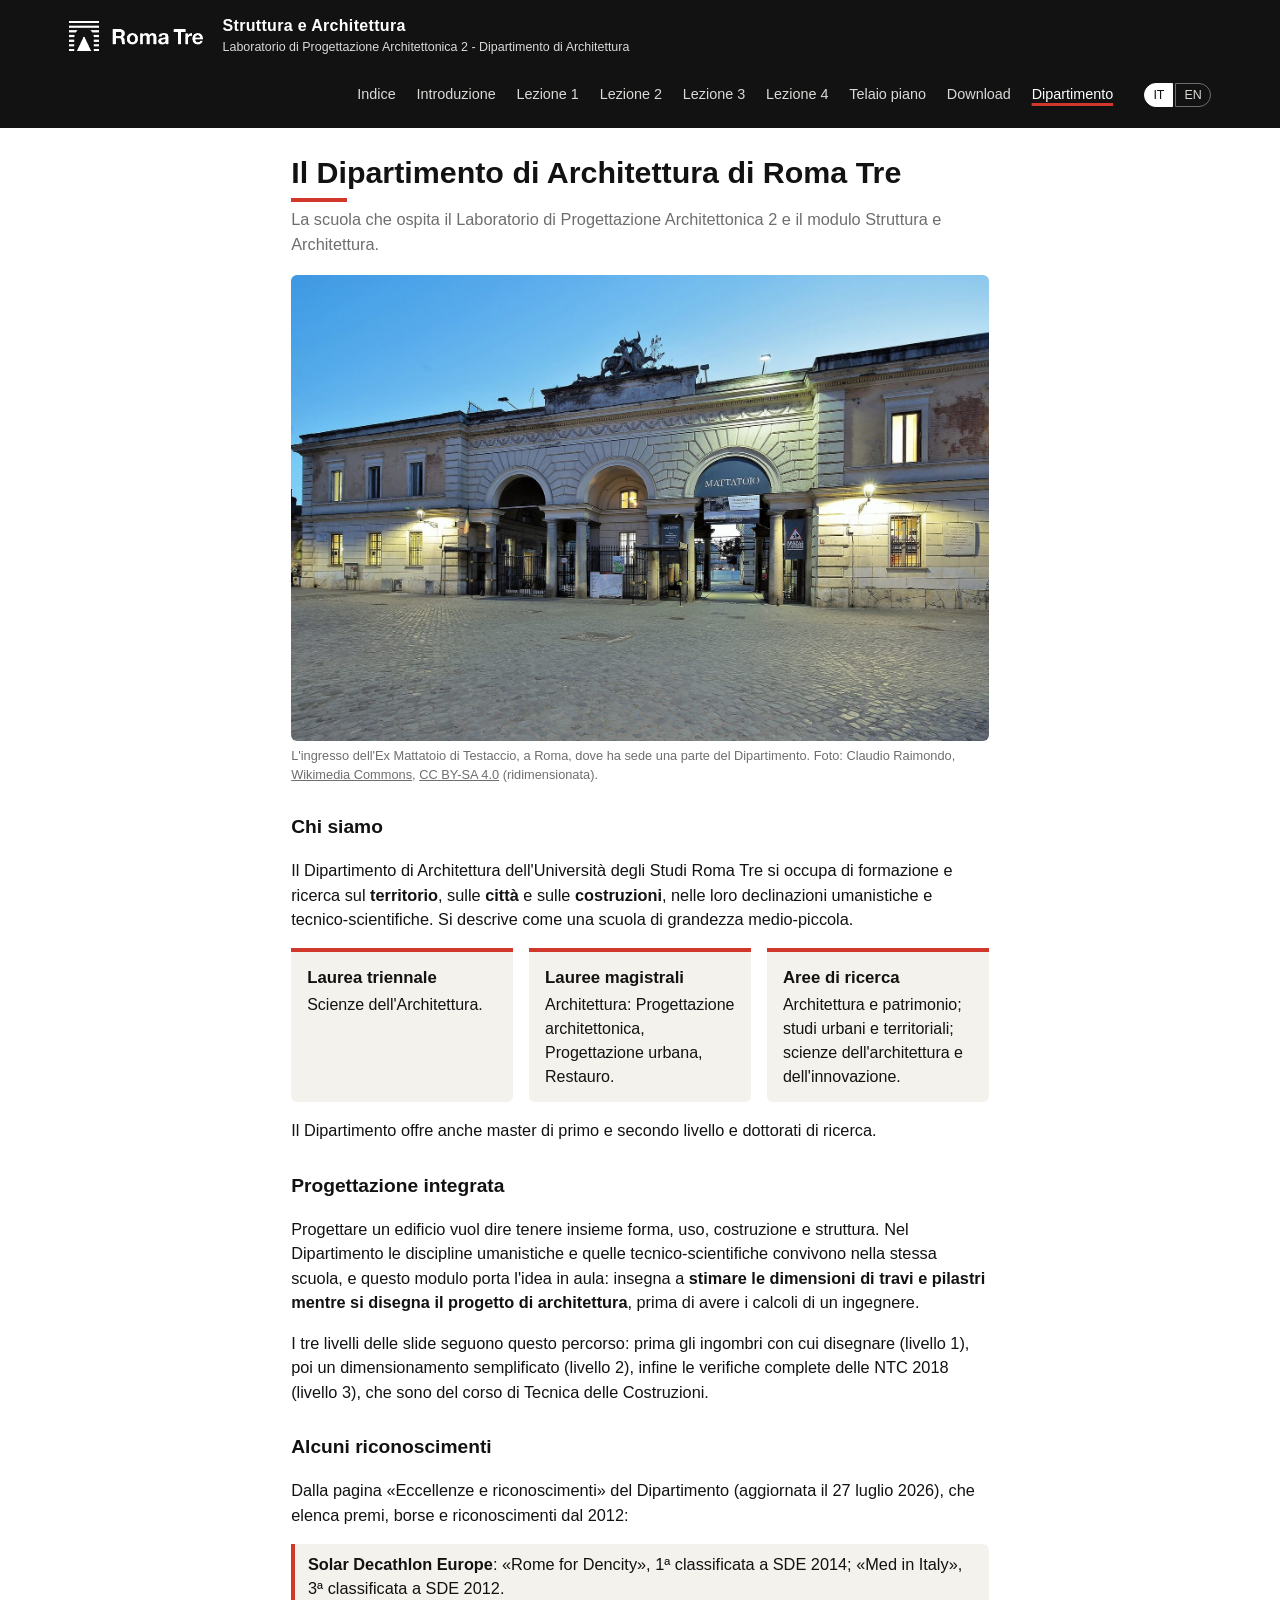
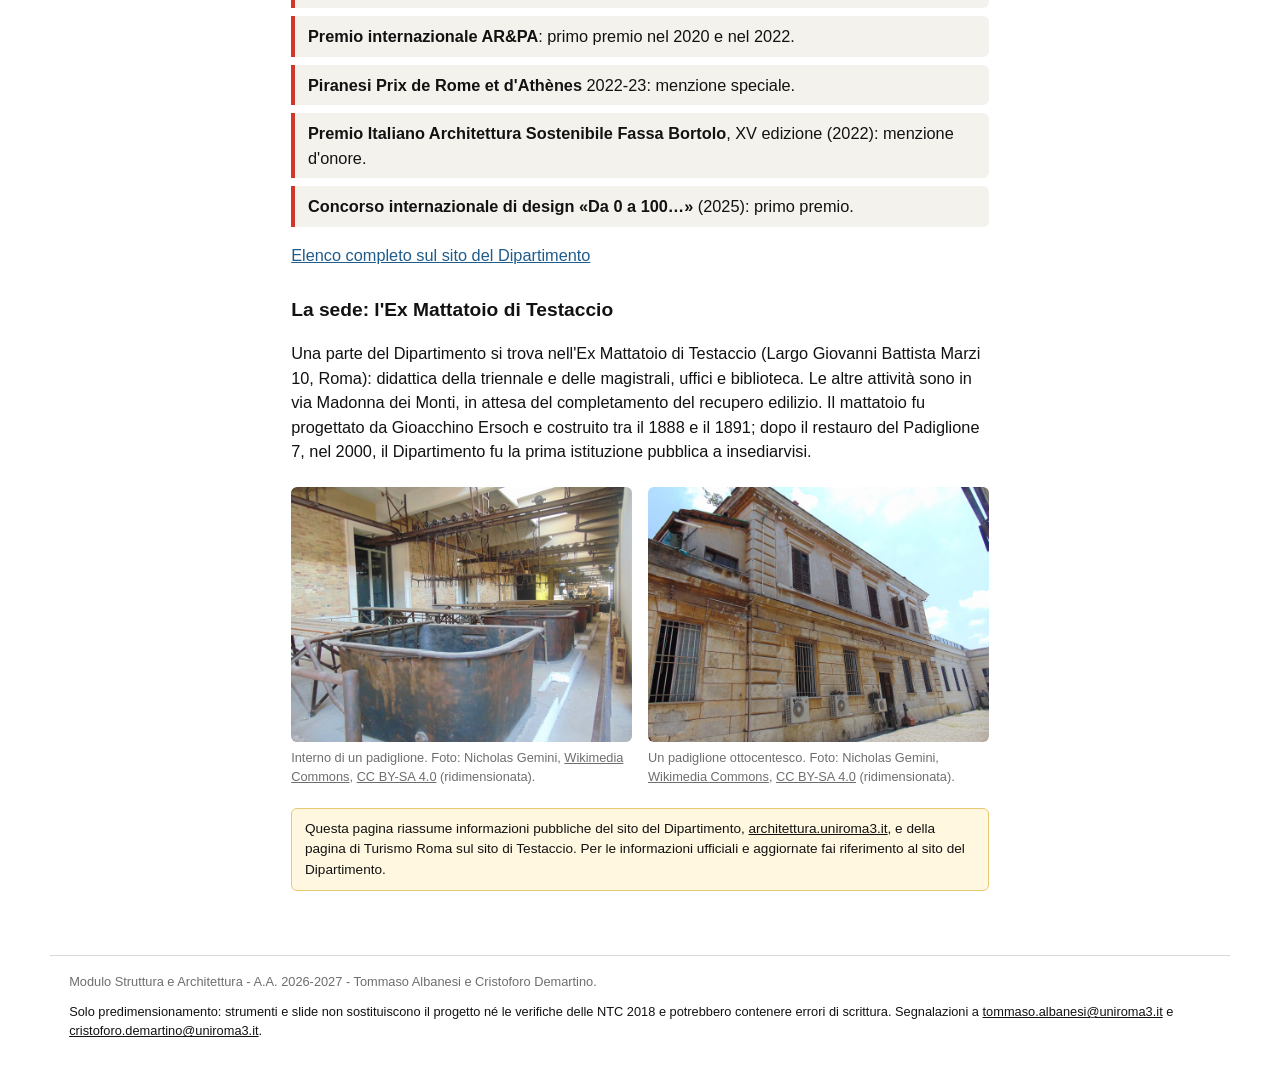
==== dipartimento.html @ 6982e9a4 "Syllabus tolto dal sito (#14) Tolta la scheda e il PDF del syllabus dal sito; README e dizionario in" ====
<!doctype html>
<html lang="it">
<head>
<meta charset="utf-8">
<meta name="viewport" content="width=device-width, initial-scale=1, viewport-fit=cover">
<meta name="theme-color" content="#121212">
<title data-en="Department of Architecture | Structure and Architecture">Dipartimento di Architettura | Struttura e Architettura</title>
<meta name="description" content="Il Dipartimento di Architettura di Roma Tre, sede del Laboratorio di Progettazione Architettonica 2: chi siamo, corsi, riconoscimenti, sede.">
<link rel="stylesheet" href="assets/css/style.css?v=20261118">
<style>
 .intro{max-width:46rem}
 .intro p,.intro li{font-size:1.02rem}
 .intro h2{margin-top:1.8rem}
 .intro figure{margin:1.2rem 0}
 .intro figure img{width:100%;height:auto;display:block;border-radius:var(--raggio);background:var(--carta)}
 .intro figcaption{font-size:.8rem;color:var(--grigio);margin-top:.35rem}
 .intro figcaption a{color:inherit}
 .idee{display:grid;grid-template-columns:repeat(auto-fit,minmax(220px,1fr));gap:1rem;margin:1rem 0}
 .idee div{background:var(--carta);border-top:4px solid var(--rosso);padding:.8rem 1rem;border-radius:0 0 6px 6px}
 .idee b{display:block;font-size:1.05rem;margin-bottom:.2rem}
 .premi{list-style:none;padding:0;margin:.6rem 0}
 .premi li{border-left:4px solid var(--rosso);background:var(--carta);padding:.5rem .8rem;margin:.5rem 0;border-radius:0 6px 6px 0}
 .premi b{font-variant-numeric:tabular-nums}
 .coppia{display:grid;grid-template-columns:repeat(auto-fit,minmax(240px,1fr));gap:1rem}
 .coppia figure{margin:.4rem 0}
</style>
</head>
<body>
<header class="sito"><div class="in">
  <a href="index.html"><img src="assets/img/logo_romatre_bianco.png" alt="Roma Tre"></a>
  <div class="titolo">Struttura e Architettura<small>Laboratorio di Progettazione Architettonica 2 - Dipartimento di Architettura</small></div>
  <nav aria-label="Navigazione"><a href="index.html">Indice</a><a href="introduzione.html">Introduzione</a><a href="lezione1.html">Lezione 1</a><a href="lezione2.html">Lezione 2</a><a href="lezione3.html">Lezione 3</a><a href="lezione4.html">Lezione 4</a><a href="telaio.html">Telaio piano</a><a href="index.html#download">Download</a><a href="dipartimento.html" aria-current="page">Dipartimento</a></nav>
</div></header>

<main class="intro">
<h1 data-en="The Department of Architecture of Roma Tre">Il Dipartimento di Architettura di Roma Tre</h1>
<p class="sotto" data-en="The school that hosts the Architectural Design Studio 2 and the Structure and Architecture module.">La scuola che ospita il Laboratorio di Progettazione Architettonica 2 e il modulo Struttura e Architettura.</p>

<figure>
  <img src="assets/img/mattatoio_ingresso.jpg" width="1600" height="1067" alt="L'ingresso dell'Ex Mattatoio di Testaccio, a Roma, al crepuscolo">
  <figcaption data-en="The entrance of the former Testaccio slaughterhouse in Rome, where part of the Department is housed. Photo: Claudio Raimondo, <a href='https://commons.wikimedia.org/wiki/File:Mattatoio_facciata.jpg' rel='noopener'>Wikimedia Commons</a>, <a href='https://creativecommons.org/licenses/by-sa/4.0/' rel='noopener'>CC BY-SA 4.0</a> (resized).">L'ingresso dell'Ex Mattatoio di Testaccio, a Roma, dove ha sede una parte del Dipartimento. Foto: Claudio Raimondo, <a href="https://commons.wikimedia.org/wiki/File:Mattatoio_facciata.jpg" rel="noopener">Wikimedia Commons</a>, <a href="https://creativecommons.org/licenses/by-sa/4.0/" rel="noopener">CC BY-SA 4.0</a> (ridimensionata).</figcaption>
</figure>

<h2 data-en="Who we are">Chi siamo</h2>
<p data-en="The Department of Architecture of Roma Tre University works in teaching and research on the <b>territory</b>, the <b>cities</b> and the <b>buildings</b>, in both their humanistic and their technical-scientific sides. It describes itself as a school of small-to-medium size.">Il Dipartimento di Architettura dell'Università degli Studi Roma Tre si occupa di formazione e ricerca sul <b>territorio</b>, sulle <b>città</b> e sulle <b>costruzioni</b>, nelle loro declinazioni umanistiche e tecnico-scientifiche. Si descrive come una scuola di grandezza medio-piccola.</p>
<div class="idee">
  <div><b data-en="Bachelor's degree">Laurea triennale</b><span data-en="Architecture Sciences (Scienze dell'Architettura).">Scienze dell'Architettura.</span></div>
  <div><b data-en="Master's degrees">Lauree magistrali</b><span data-en="Architecture: Architectural Design, Urban Design, Restoration.">Architettura: Progettazione architettonica, Progettazione urbana, Restauro.</span></div>
  <div><b data-en="Research areas">Aree di ricerca</b><span data-en="Architecture and heritage; urban and territorial studies; architecture sciences and innovation.">Architettura e patrimonio; studi urbani e territoriali; scienze dell'architettura e dell'innovazione.</span></div>
</div>
<p data-en="The Department also runs first- and second-level Master's programmes and doctoral programmes.">Il Dipartimento offre anche master di primo e secondo livello e dottorati di ricerca.</p>

<h2 data-en="Integrated design">Progettazione integrata</h2>
<p data-en="Designing a building means keeping together form, use, construction and structure. In the Department, humanistic and technical-scientific disciplines live in the same school, and this module brings the idea into the studio: it teaches how to <b>estimate the size of beams and columns while the architectural project is being drawn</b>, before an engineer's calculations are available.">Progettare un edificio vuol dire tenere insieme forma, uso, costruzione e struttura. Nel Dipartimento le discipline umanistiche e quelle tecnico-scientifiche convivono nella stessa scuola, e questo modulo porta l'idea in aula: insegna a <b>stimare le dimensioni di travi e pilastri mentre si disegna il progetto di architettura</b>, prima di avere i calcoli di un ingegnere.</p>
<p data-en="The three levels of the slides follow this path: first the overall sizes to draw with (level 1), then a simplified sizing (level 2), finally the full checks of the NTC 2018 (level 3), which belong to the Structural Design course.">I tre livelli delle slide seguono questo percorso: prima gli ingombri con cui disegnare (livello 1), poi un dimensionamento semplificato (livello 2), infine le verifiche complete delle NTC 2018 (livello 3), che sono del corso di Tecnica delle Costruzioni.</p>

<h2 data-en="Some recognitions">Alcuni riconoscimenti</h2>
<p data-en="From the page «Excellence and recognitions» of the Department (updated 27 July 2026), which lists prizes, grants and awards from 2012 on:">Dalla pagina «Eccellenze e riconoscimenti» del Dipartimento (aggiornata il 27 luglio 2026), che elenca premi, borse e riconoscimenti dal 2012:</p>
<ul class="premi">
  <li data-en="<b>Solar Decathlon Europe</b>: «Rome for Dencity», 1st place at SDE 2014; «Med in Italy», 3rd place at SDE 2012."><b>Solar Decathlon Europe</b>: «Rome for Dencity», 1ª classificata a SDE 2014; «Med in Italy», 3ª classificata a SDE 2012.</li>
  <li data-en="<b>AR&amp;PA International Prize</b>: first prize in 2020 and in 2022."><b>Premio internazionale AR&amp;PA</b>: primo premio nel 2020 e nel 2022.</li>
  <li data-en="<b>Piranesi Prix de Rome et d'Athènes</b> 2022-23: special mention."><b>Piranesi Prix de Rome et d'Athènes</b> 2022-23: menzione speciale.</li>
  <li data-en="<b>Fassa Bortolo Italian Sustainable Architecture Prize</b>, 15th edition (2022): honourable mention."><b>Premio Italiano Architettura Sostenibile Fassa Bortolo</b>, XV edizione (2022): menzione d'onore.</li>
  <li data-en="<b>International design competition «Da 0 a 100…»</b> (2025): first prize."><b>Concorso internazionale di design «Da 0 a 100…»</b> (2025): primo premio.</li>
</ul>
<p><a href="https://architettura.uniroma3.it/dipartimento/eccellenze-riconoscimenti/" rel="noopener" data-en="Full list on the Department's website">Elenco completo sul sito del Dipartimento</a></p>

<h2 data-en="The seat: the former Testaccio slaughterhouse">La sede: l'Ex Mattatoio di Testaccio</h2>
<p data-en="Part of the Department is housed in the former slaughterhouse of Testaccio (Largo Giovanni Battista Marzi 10, Rome): bachelor's and master's teaching, offices and the library. The other activities are in via Madonna dei Monti, waiting for the restoration works to be completed. The slaughterhouse was designed by Gioacchino Ersoch and built between 1888 and 1891; after the restoration of Pavilion 7 in 2000 the Department was the first public institution to move in.">Una parte del Dipartimento si trova nell'Ex Mattatoio di Testaccio (Largo Giovanni Battista Marzi 10, Roma): didattica della triennale e delle magistrali, uffici e biblioteca. Le altre attività sono in via Madonna dei Monti, in attesa del completamento del recupero edilizio. Il mattatoio fu progettato da Gioacchino Ersoch e costruito tra il 1888 e il 1891; dopo il restauro del Padiglione 7, nel 2000, il Dipartimento fu la prima istituzione pubblica a insediarvisi.</p>
<div class="coppia">
  <figure>
    <img src="assets/img/mattatoio_interno.jpg" width="1600" height="1200" alt="Interno di un padiglione dell'Ex Mattatoio, con vasche in ferro e carriponte" loading="lazy">
    <figcaption data-en="Inside a pavilion. Photo: Nicholas Gemini, <a href='https://commons.wikimedia.org/wiki/File:Mattatoio_Testaccio_(Rome)_01.jpg' rel='noopener'>Wikimedia Commons</a>, <a href='https://creativecommons.org/licenses/by-sa/4.0/' rel='noopener'>CC BY-SA 4.0</a> (resized).">Interno di un padiglione. Foto: Nicholas Gemini, <a href="https://commons.wikimedia.org/wiki/File:Mattatoio_Testaccio_(Rome)_01.jpg" rel="noopener">Wikimedia Commons</a>, <a href="https://creativecommons.org/licenses/by-sa/4.0/" rel="noopener">CC BY-SA 4.0</a> (ridimensionata).</figcaption>
  </figure>
  <figure>
    <img src="assets/img/mattatoio_padiglione.jpg" width="1600" height="1200" alt="Facciata di un padiglione ottocentesco dell'Ex Mattatoio" loading="lazy">
    <figcaption data-en="A nineteenth-century pavilion. Photo: Nicholas Gemini, <a href='https://commons.wikimedia.org/wiki/File:Mattatoio_Testaccio_(Rome)_14.jpg' rel='noopener'>Wikimedia Commons</a>, <a href='https://creativecommons.org/licenses/by-sa/4.0/' rel='noopener'>CC BY-SA 4.0</a> (resized).">Un padiglione ottocentesco. Foto: Nicholas Gemini, <a href="https://commons.wikimedia.org/wiki/File:Mattatoio_Testaccio_(Rome)_14.jpg" rel="noopener">Wikimedia Commons</a>, <a href="https://creativecommons.org/licenses/by-sa/4.0/" rel="noopener">CC BY-SA 4.0</a> (ridimensionata).</figcaption>
  </figure>
</div>

<div class="avviso" data-en="This page summarises public information from the website of the Department, <a href='https://architettura.uniroma3.it/' rel='noopener'>architettura.uniroma3.it</a>, and from the Turismo Roma page on the Testaccio site. For official and up-to-date information refer to the Department's website.">Questa pagina riassume informazioni pubbliche del sito del Dipartimento, <a href="https://architettura.uniroma3.it/" rel="noopener">architettura.uniroma3.it</a>, e della pagina di Turismo Roma sul sito di Testaccio. Per le informazioni ufficiali e aggiornate fai riferimento al sito del Dipartimento.</div>
</main>
<footer class="sito">Modulo Struttura e Architettura - A.A. 2026-2027 - Tommaso Albanesi e Cristoforo Demartino.<p class="disclaimer" data-en="Preliminary sizing only: the tools and the slides do not replace the design or the checks of the NTC 2018, and may contain typing errors. Please report them to <a href='mailto:tommaso.albanesi@uniroma3.it'>tommaso.albanesi@uniroma3.it</a> and <a href='mailto:cristoforo.demartino@uniroma3.it'>cristoforo.demartino@uniroma3.it</a>.">Solo predimensionamento: strumenti e slide non sostituiscono il progetto né le verifiche delle NTC 2018 e potrebbero contenere errori di scrittura. Segnalazioni a <a href="mailto:tommaso.albanesi@uniroma3.it">tommaso.albanesi@uniroma3.it</a> e <a href="mailto:cristoforo.demartino@uniroma3.it">cristoforo.demartino@uniroma3.it</a>.</p></footer>
<script src="assets/js/i18n-en.js?v=20261118"></script>
<script src="assets/js/i18n.js?v=20261118"></script>
</body>
</html>
---- assets/css/style.css ----
/* Modulo Struttura e Architettura - stile condiviso degli strumenti HTML.
   Nessuna dipendenza esterna: funziona su GitHub Pages e da file locale. */
:root{
  --nero:#121212; --rosso:#d1382b; --blu:#1f5c8b; --grigio:#6e6e6e;
  --grigio-chiaro:#d9d9d6; --carta:#f4f2ed; --bianco:#fff; --ok:#2d7d46;
  --raggio:6px; --max:1180px;
}
*{box-sizing:border-box}
html{font-size:16px}
body{margin:0;font-family:"Helvetica Neue",Helvetica,Arial,sans-serif;color:var(--nero);background:var(--bianco);line-height:1.5}
a{color:var(--blu)}
header.sito{background:var(--nero);color:var(--bianco)}
header.sito .in{max-width:var(--max);margin:0 auto;padding:.9rem 1.2rem;display:flex;align-items:center;gap:1.2rem;flex-wrap:wrap}
header.sito img{height:30px;display:block}
header.sito .titolo{font-weight:700;letter-spacing:.02em}
header.sito .titolo small{display:block;font-weight:400;color:var(--grigio-chiaro);font-size:.78rem;letter-spacing:0}
header.sito nav{margin-left:auto;display:flex;gap:1rem;flex-wrap:wrap;font-size:.9rem}
header.sito nav a{color:var(--grigio-chiaro);text-decoration:none}
header.sito nav a:hover,header.sito nav a[aria-current]{color:var(--bianco);text-decoration:underline;text-decoration-color:var(--rosso);text-underline-offset:4px}
main{max-width:var(--max);margin:0 auto;padding:1.4rem 1.2rem 3rem}
h1{font-size:1.9rem;line-height:1.2;margin:.2rem 0 .3rem}
h1+.sotto{color:var(--grigio);margin:0 0 1.2rem}
h1::after{content:"";display:block;width:56px;height:4px;background:var(--rosso);margin-top:.5rem}
h2{font-size:1.2rem;margin:1.6rem 0 .6rem}
h3{font-size:1rem;margin:1rem 0 .4rem}
.griglia{display:grid;gap:1.2rem}
.due{grid-template-columns:minmax(280px,380px) 1fr}
@media (max-width:860px){.due{grid-template-columns:1fr}}
.pannello{background:var(--carta);border-left:4px solid var(--rosso);padding:1rem 1.1rem;border-radius:0 var(--raggio) var(--raggio) 0}
.pannello.neutro{background:var(--bianco);border:1px solid var(--grigio-chiaro);border-left:4px solid var(--nero)}
.campo{display:grid;grid-template-columns:1fr auto;align-items:center;gap:.2rem .6rem;margin:.55rem 0}
.campo label{font-size:.9rem}
.campo output,.campo .val{font-variant-numeric:tabular-nums;font-weight:700;min-width:4.6em;text-align:right}
.campo input[type=range]{grid-column:1/-1;width:100%;accent-color:var(--rosso)}
.campo input[type=number],.campo select{grid-column:2;width:7.5em;padding:.25rem .4rem;border:1px solid var(--grigio);border-radius:4px;font:inherit}
.campo select{width:100%;grid-column:1/-1}
.unita{color:var(--grigio);font-weight:400;font-size:.85em}
table{border-collapse:collapse;width:100%;font-size:.88rem;font-variant-numeric:tabular-nums}
th,td{padding:.35rem .55rem;border-bottom:1px solid var(--grigio-chiaro);text-align:right}
th:first-child,td:first-child{text-align:left}
th{font-size:.82rem;color:var(--grigio);border-bottom:2px solid var(--nero)}                    /* niente maiuscolo: kN, mm, b e h, μ restano leggibili */
.scroll{overflow-x:auto}
.ris{font-size:1.05rem}
.ris b{color:var(--rosso)}
.ok{color:var(--ok);font-weight:700}
.ko{color:var(--rosso);font-weight:700}
.nota{font-size:.82rem;color:var(--grigio);margin:.5rem 0}
.passi{counter-reset:p;list-style:none;padding:0;margin:0}
.passi li{counter-increment:p;padding:.5rem 0 .5rem 2.2rem;position:relative;border-bottom:1px solid var(--grigio-chiaro)}
.passi li::before{content:counter(p);position:absolute;left:0;top:.5rem;width:1.5rem;height:1.5rem;border-radius:50%;background:var(--nero);color:#fff;font-size:.8rem;display:grid;place-items:center;font-weight:700}
.formula{font-family:"STIX Two Text","Times New Roman",serif;font-style:italic}
.cards{display:grid;grid-template-columns:repeat(auto-fit,minmax(250px,1fr));gap:1rem}
.card{display:block;background:var(--carta);border-top:4px solid var(--nero);padding:1rem 1.1rem;text-decoration:none;color:inherit;border-radius:0 0 var(--raggio) var(--raggio)}
.card:hover{border-top-color:var(--rosso);background:#ece9e1}
.card .n{font-size:.78rem;font-weight:700;color:var(--rosso);letter-spacing:.06em;text-transform:uppercase}
.card h2{margin:.2rem 0 .3rem;font-size:1.15rem}
.card p{margin:0;font-size:.9rem;color:#333}
.pillole{display:flex;gap:.4rem;flex-wrap:wrap;margin:.4rem 0}
.pillole button,.pillole label{border:1px solid var(--grigio);background:#fff;border-radius:99px;padding:.25rem .8rem;font:inherit;font-size:.85rem;cursor:pointer}
.pillole button[aria-pressed=true]{background:var(--nero);color:#fff;border-color:var(--nero)}
svg.fig{width:100%;height:auto;display:block;background:var(--bianco);border:1px solid var(--grigio-chiaro);border-radius:var(--raggio)}
svg text{font-family:inherit}
footer.sito{max-width:var(--max);margin:0 auto;padding:1rem 1.2rem 2rem;color:var(--grigio);font-size:.8rem;border-top:1px solid var(--grigio-chiaro)}
.avviso{background:#fff7e0;border:1px solid #e6c970;border-radius:var(--raggio);padding:.6rem .8rem;font-size:.85rem;margin:1rem 0}
:focus-visible{outline:3px solid var(--blu);outline-offset:2px}
/* selettore di lingua */
.lang{display:flex;gap:2px;margin-left:.6rem}
.lang button{border:1px solid var(--grigio);background:transparent;color:var(--grigio-chiaro);font:inherit;font-size:.78rem;padding:.1rem .5rem;cursor:pointer}
.lang button:first-child{border-radius:99px 0 0 99px}.lang button:last-child{border-radius:0 99px 99px 0}
.lang button[aria-pressed=true]{background:var(--bianco);color:var(--nero);border-color:var(--bianco)}
/* etichetta di livello (predimensionamento / dimensionamento / verifica) */
.liv{display:inline-block;background:var(--rosso);color:#fff;font-size:.68rem;font-weight:700;letter-spacing:.04em;padding:.1rem .45rem;margin-right:.4rem;vertical-align:middle}

/* ---------- telefono e tablet (iPhone compreso) ---------- */
html{-webkit-text-size-adjust:100%;text-size-adjust:100%}
body{padding-left:env(safe-area-inset-left);padding-right:env(safe-area-inset-right);overflow-wrap:break-word}
header.sito{padding-top:env(safe-area-inset-top)}
footer.sito{padding-bottom:calc(2rem + env(safe-area-inset-bottom))}
footer.sito .disclaimer{margin:.7rem 0 0;color:var(--nero)}
footer.sito .disclaimer a,.avviso a{color:inherit;overflow-wrap:anywhere}
input,select,textarea{font-size:max(16px,1rem)}          /* sotto i 16 px iOS ingrandisce la pagina quando si tocca un campo */
button,.bottone,a.card,.campo input[type=range]{touch-action:manipulation}
.campo input[type=range]{height:2rem;margin:.1rem 0}
img,svg{max-width:100%}
.griglia>*,.cards>*{min-width:0}                              /* una tabella larga non allarga la colonna: scorre dentro il suo riquadro */
header.sito nav a{padding:.5rem .15rem;display:inline-block}
header.sito nav a[aria-current]{text-decoration-thickness:3px}
.scroll,.tabella-scorri{overflow-x:auto;-webkit-overflow-scrolling:touch}
pre,code{overflow-wrap:anywhere}
/* bottoni e riquadri nuovi */
.bottone{display:inline-flex;align-items:center;gap:.5rem;min-height:44px;padding:.5rem 1.1rem;background:var(--nero);color:#fff;border:2px solid var(--nero);border-radius:var(--raggio);text-decoration:none;font:inherit;font-weight:700;font-size:.95rem;cursor:pointer;line-height:1.25}
.bottone:hover,.bottone:focus-visible{background:var(--rosso);border-color:var(--rosso);color:#fff}
.bottone.chiaro{background:#fff;color:var(--nero)}
.bottone.chiaro:hover{background:var(--carta);color:var(--nero);border-color:var(--rosso)}
.bottone small{font-weight:400;opacity:.85;font-size:.78rem}
.azioni{display:flex;gap:.6rem;flex-wrap:wrap;margin:.2rem 0 1.1rem}
.esempio-lezione{background:#fff8f7;border:1px solid #ecc1bc;border-left:6px solid var(--rosso);border-radius:0 var(--raggio) var(--raggio) 0;padding:.9rem 1.1rem 1rem;margin:0 0 1.5rem}
.esempio-lezione h2{margin:0 0 .25rem;font-size:1.15rem}
.esempio-lezione p{margin:.25rem 0}
.esempio-lezione .pillole button{min-height:40px}
.esempio-lezione table{margin:.5rem 0 .2rem;background:#fff}
.esempio-lezione td.ok,.esempio-lezione td.ko{text-align:center;white-space:nowrap}
.esempio-lezione .stato{font-weight:700;margin:.4rem 0 0}
.card.pdf{border-top-color:var(--rosso)}
.card .info{display:block;margin-top:.5rem;font-size:.8rem;color:var(--grigio)}
.titolo-sez{display:flex;align-items:baseline;justify-content:space-between;gap:1rem;flex-wrap:wrap}
@media (max-width:860px){
  header.sito .in{gap:.4rem .8rem;padding:.65rem 1rem .3rem}
  header.sito .titolo{font-size:1rem;flex:1 1 0;min-width:0}
  header.sito .titolo small{font-size:.7rem;line-height:1.25}
  header.sito nav{order:3;flex:0 0 100%;margin:0 -1rem;padding:0 1rem;gap:0;flex-wrap:nowrap;overflow-x:auto;-webkit-overflow-scrolling:touch;scrollbar-width:none;border-top:1px solid #2c2c2c}
  header.sito nav::-webkit-scrollbar{display:none}
  header.sito nav a{white-space:nowrap;min-height:44px;display:flex;align-items:center;padding:0 .85rem;border-bottom:3px solid transparent;text-decoration:none}
  header.sito nav a:hover,header.sito nav a[aria-current]{text-decoration:none;border-bottom-color:var(--rosso)}
  .lang{margin-left:0}
  .lang button{min-height:34px;min-width:38px}
  main{padding:1rem 1rem 2.5rem}
  h1{font-size:1.55rem}
  .pannello{padding:.8rem .9rem}
  .campo{margin:.7rem 0}
  .pillole button,.pillole label{min-height:40px;padding:.4rem .9rem}
  .kpi div{flex:1 1 40%}
}
@media (max-width:520px){
  header.sito img{height:26px}
  header.sito .titolo small{display:none}
  .cards{grid-template-columns:1fr}
  table{font-size:.82rem}
  th,td{padding:.3rem .4rem}
}
.esempio-lezione td:nth-child(2),.esempio-lezione td:nth-child(3){white-space:nowrap}
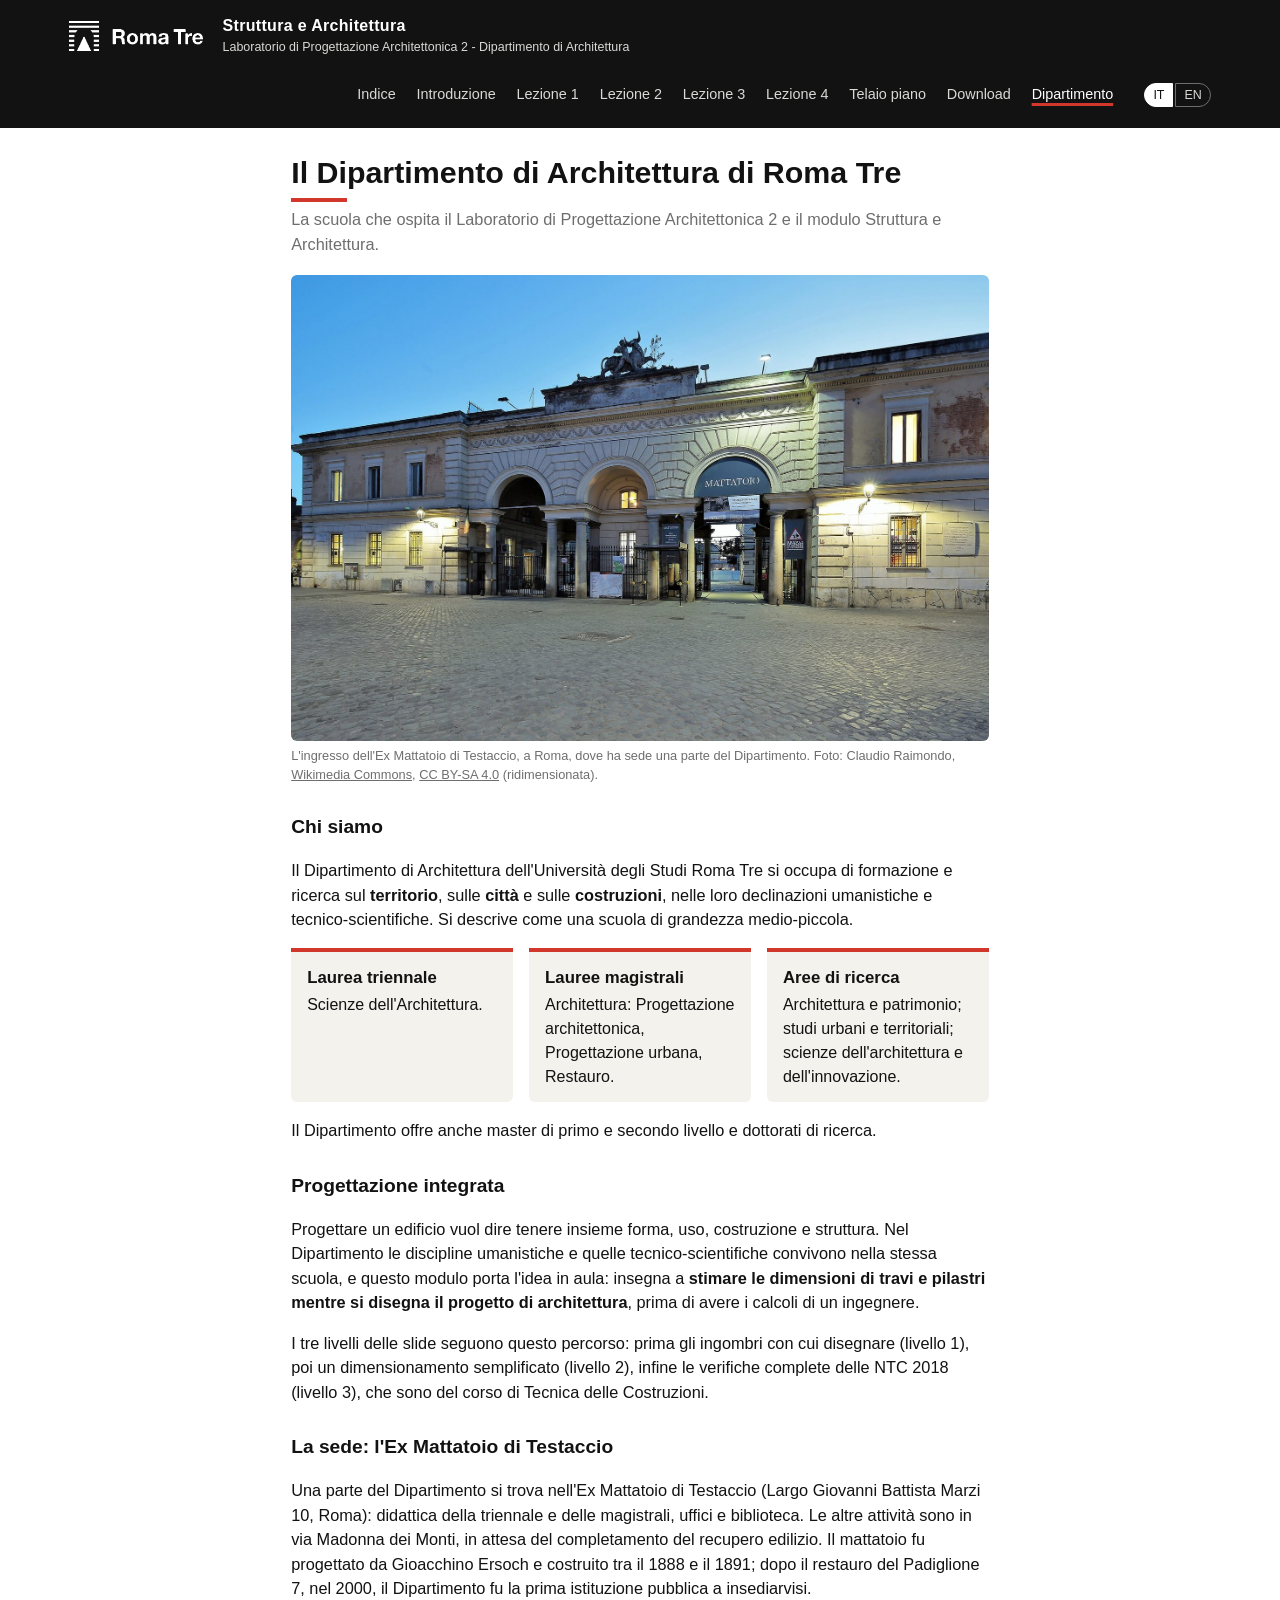
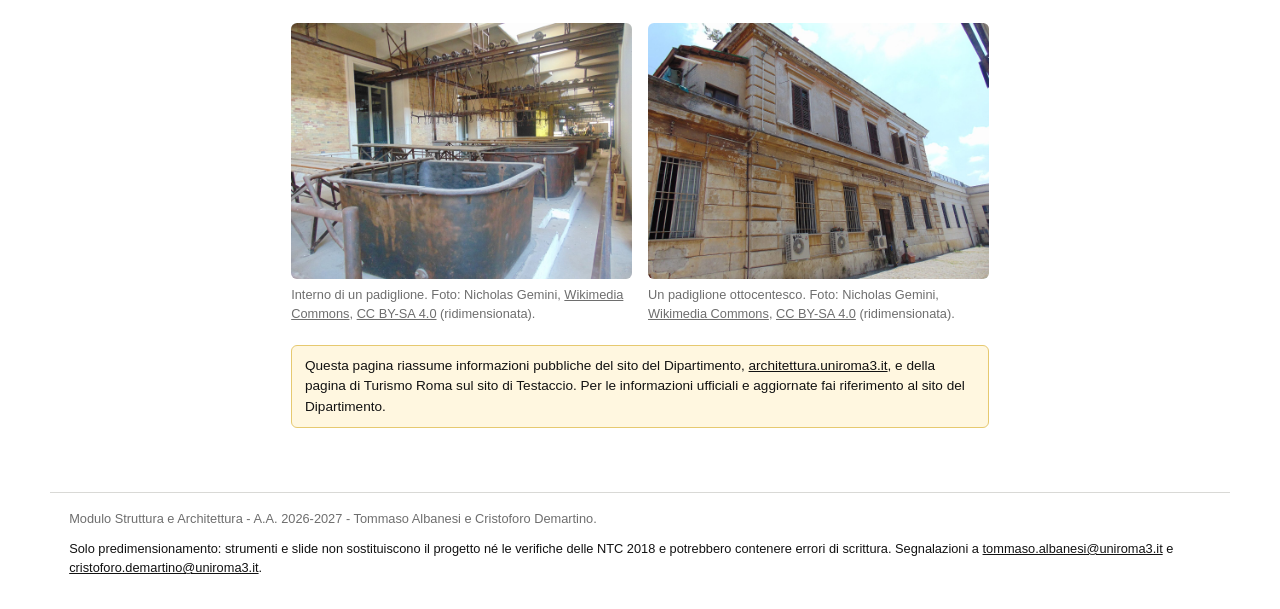
==== commit 896c981e: "Pagina Dipartimento: tolta la sezione «Alcuni riconoscimenti» Tolti elenco, link alla pagina Eccelle" ====
--- a/dipartimento.html
+++ b/dipartimento.html
@@ -5,8 +5,8 @@
 <meta name="viewport" content="width=device-width, initial-scale=1, viewport-fit=cover">
 <meta name="theme-color" content="#121212">
 <title data-en="Department of Architecture | Structure and Architecture">Dipartimento di Architettura | Struttura e Architettura</title>
-<meta name="description" content="Il Dipartimento di Architettura di Roma Tre, sede del Laboratorio di Progettazione Architettonica 2: chi siamo, corsi, riconoscimenti, sede.">
-<link rel="stylesheet" href="assets/css/style.css?v=20261118">
+<meta name="description" content="Il Dipartimento di Architettura di Roma Tre, sede del Laboratorio di Progettazione Architettonica 2: chi siamo, corsi, sede.">
+<link rel="stylesheet" href="assets/css/style.css?v=20261120">
 <style>
  .intro{max-width:46rem}
  .intro p,.intro li{font-size:1.02rem}
@@ -18,9 +18,6 @@
  .idee{display:grid;grid-template-columns:repeat(auto-fit,minmax(220px,1fr));gap:1rem;margin:1rem 0}
  .idee div{background:var(--carta);border-top:4px solid var(--rosso);padding:.8rem 1rem;border-radius:0 0 6px 6px}
  .idee b{display:block;font-size:1.05rem;margin-bottom:.2rem}
- .premi{list-style:none;padding:0;margin:.6rem 0}
- .premi li{border-left:4px solid var(--rosso);background:var(--carta);padding:.5rem .8rem;margin:.5rem 0;border-radius:0 6px 6px 0}
- .premi b{font-variant-numeric:tabular-nums}
  .coppia{display:grid;grid-template-columns:repeat(auto-fit,minmax(240px,1fr));gap:1rem}
  .coppia figure{margin:.4rem 0}
 </style>
@@ -54,17 +51,6 @@
 <p data-en="Designing a building means keeping together form, use, construction and structure. In the Department, humanistic and technical-scientific disciplines live in the same school, and this module brings the idea into the studio: it teaches how to <b>estimate the size of beams and columns while the architectural project is being drawn</b>, before an engineer's calculations are available.">Progettare un edificio vuol dire tenere insieme forma, uso, costruzione e struttura. Nel Dipartimento le discipline umanistiche e quelle tecnico-scientifiche convivono nella stessa scuola, e questo modulo porta l'idea in aula: insegna a <b>stimare le dimensioni di travi e pilastri mentre si disegna il progetto di architettura</b>, prima di avere i calcoli di un ingegnere.</p>
 <p data-en="The three levels of the slides follow this path: first the overall sizes to draw with (level 1), then a simplified sizing (level 2), finally the full checks of the NTC 2018 (level 3), which belong to the Structural Design course.">I tre livelli delle slide seguono questo percorso: prima gli ingombri con cui disegnare (livello 1), poi un dimensionamento semplificato (livello 2), infine le verifiche complete delle NTC 2018 (livello 3), che sono del corso di Tecnica delle Costruzioni.</p>
 
-<h2 data-en="Some recognitions">Alcuni riconoscimenti</h2>
-<p data-en="From the page «Excellence and recognitions» of the Department (updated 27 July 2026), which lists prizes, grants and awards from 2012 on:">Dalla pagina «Eccellenze e riconoscimenti» del Dipartimento (aggiornata il 27 luglio 2026), che elenca premi, borse e riconoscimenti dal 2012:</p>
-<ul class="premi">
-  <li data-en="<b>Solar Decathlon Europe</b>: «Rome for Dencity», 1st place at SDE 2014; «Med in Italy», 3rd place at SDE 2012."><b>Solar Decathlon Europe</b>: «Rome for Dencity», 1ª classificata a SDE 2014; «Med in Italy», 3ª classificata a SDE 2012.</li>
-  <li data-en="<b>AR&amp;PA International Prize</b>: first prize in 2020 and in 2022."><b>Premio internazionale AR&amp;PA</b>: primo premio nel 2020 e nel 2022.</li>
-  <li data-en="<b>Piranesi Prix de Rome et d'Athènes</b> 2022-23: special mention."><b>Piranesi Prix de Rome et d'Athènes</b> 2022-23: menzione speciale.</li>
-  <li data-en="<b>Fassa Bortolo Italian Sustainable Architecture Prize</b>, 15th edition (2022): honourable mention."><b>Premio Italiano Architettura Sostenibile Fassa Bortolo</b>, XV edizione (2022): menzione d'onore.</li>
-  <li data-en="<b>International design competition «Da 0 a 100…»</b> (2025): first prize."><b>Concorso internazionale di design «Da 0 a 100…»</b> (2025): primo premio.</li>
-</ul>
-<p><a href="https://architettura.uniroma3.it/dipartimento/eccellenze-riconoscimenti/" rel="noopener" data-en="Full list on the Department's website">Elenco completo sul sito del Dipartimento</a></p>
-
 <h2 data-en="The seat: the former Testaccio slaughterhouse">La sede: l'Ex Mattatoio di Testaccio</h2>
 <p data-en="Part of the Department is housed in the former slaughterhouse of Testaccio (Largo Giovanni Battista Marzi 10, Rome): bachelor's and master's teaching, offices and the library. The other activities are in via Madonna dei Monti, waiting for the restoration works to be completed. The slaughterhouse was designed by Gioacchino Ersoch and built between 1888 and 1891; after the restoration of Pavilion 7 in 2000 the Department was the first public institution to move in.">Una parte del Dipartimento si trova nell'Ex Mattatoio di Testaccio (Largo Giovanni Battista Marzi 10, Roma): didattica della triennale e delle magistrali, uffici e biblioteca. Le altre attività sono in via Madonna dei Monti, in attesa del completamento del recupero edilizio. Il mattatoio fu progettato da Gioacchino Ersoch e costruito tra il 1888 e il 1891; dopo il restauro del Padiglione 7, nel 2000, il Dipartimento fu la prima istituzione pubblica a insediarvisi.</p>
 <div class="coppia">
@@ -81,7 +67,7 @@
 <div class="avviso" data-en="This page summarises public information from the website of the Department, <a href='https://architettura.uniroma3.it/' rel='noopener'>architettura.uniroma3.it</a>, and from the Turismo Roma page on the Testaccio site. For official and up-to-date information refer to the Department's website.">Questa pagina riassume informazioni pubbliche del sito del Dipartimento, <a href="https://architettura.uniroma3.it/" rel="noopener">architettura.uniroma3.it</a>, e della pagina di Turismo Roma sul sito di Testaccio. Per le informazioni ufficiali e aggiornate fai riferimento al sito del Dipartimento.</div>
 </main>
 <footer class="sito">Modulo Struttura e Architettura - A.A. 2026-2027 - Tommaso Albanesi e Cristoforo Demartino.<p class="disclaimer" data-en="Preliminary sizing only: the tools and the slides do not replace the design or the checks of the NTC 2018, and may contain typing errors. Please report them to <a href='mailto:tommaso.albanesi@uniroma3.it'>tommaso.albanesi@uniroma3.it</a> and <a href='mailto:cristoforo.demartino@uniroma3.it'>cristoforo.demartino@uniroma3.it</a>.">Solo predimensionamento: strumenti e slide non sostituiscono il progetto né le verifiche delle NTC 2018 e potrebbero contenere errori di scrittura. Segnalazioni a <a href="mailto:tommaso.albanesi@uniroma3.it">tommaso.albanesi@uniroma3.it</a> e <a href="mailto:cristoforo.demartino@uniroma3.it">cristoforo.demartino@uniroma3.it</a>.</p></footer>
-<script src="assets/js/i18n-en.js?v=20261118"></script>
-<script src="assets/js/i18n.js?v=20261118"></script>
+<script src="assets/js/i18n-en.js?v=20261120"></script>
+<script src="assets/js/i18n.js?v=20261120"></script>
 </body>
 </html>
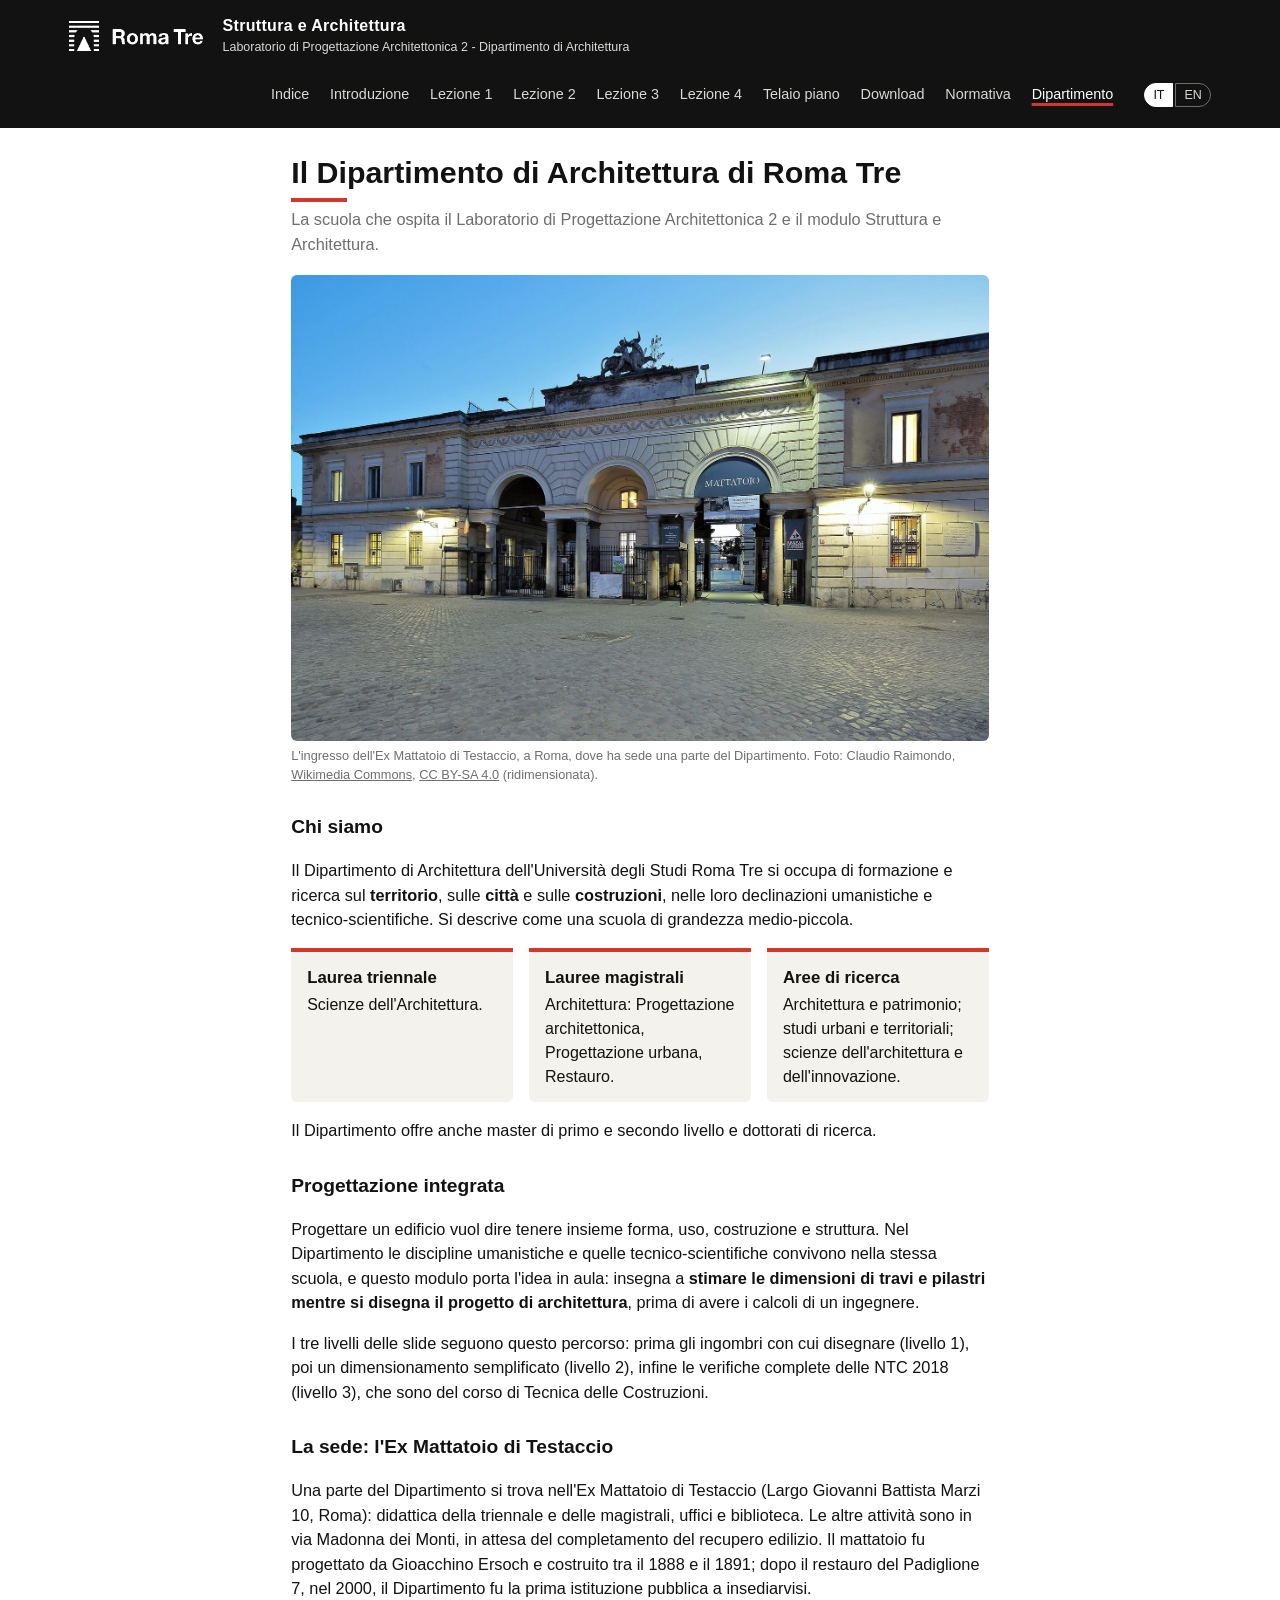
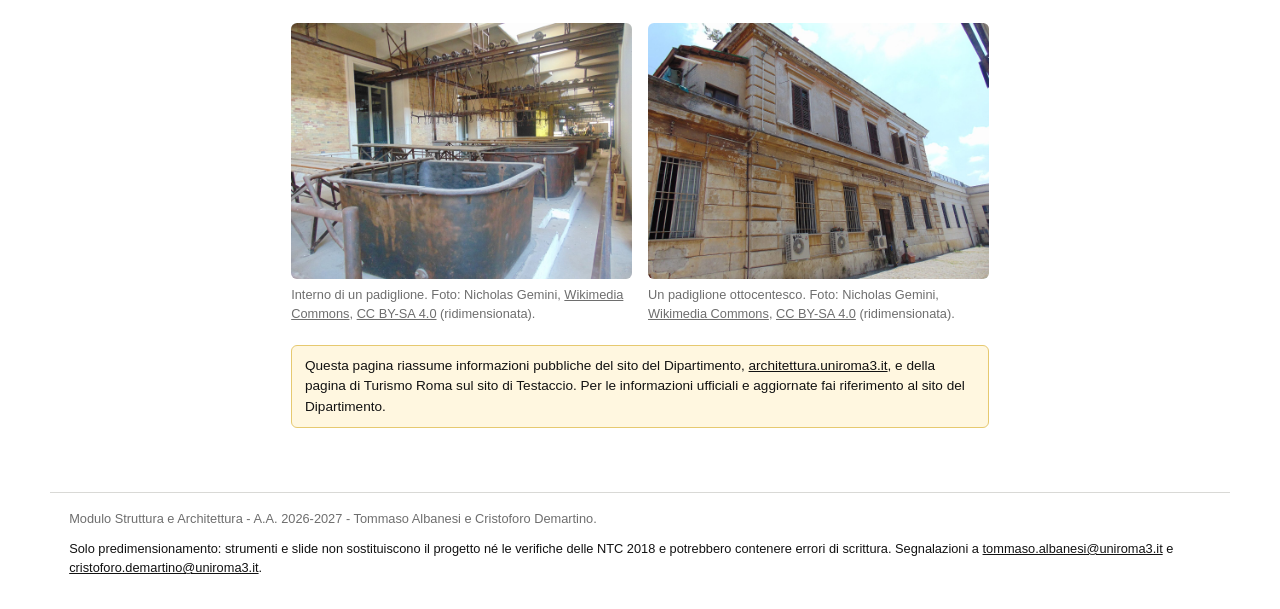
==== commit 93d10137: "Pagina Normativa (NTC 2018 e circolare) e slide di Lezione 1 aggiornate - Nuova pagina normativa.htm" ====
--- a/dipartimento.html
+++ b/dipartimento.html
@@ -6,7 +6,7 @@
 <meta name="theme-color" content="#121212">
 <title data-en="Department of Architecture | Structure and Architecture">Dipartimento di Architettura | Struttura e Architettura</title>
 <meta name="description" content="Il Dipartimento di Architettura di Roma Tre, sede del Laboratorio di Progettazione Architettonica 2: chi siamo, corsi, sede.">
-<link rel="stylesheet" href="assets/css/style.css?v=20261120">
+<link rel="stylesheet" href="assets/css/style.css?v=20261121">
 <style>
  .intro{max-width:46rem}
  .intro p,.intro li{font-size:1.02rem}
@@ -26,7 +26,7 @@
 <header class="sito"><div class="in">
   <a href="index.html"><img src="assets/img/logo_romatre_bianco.png" alt="Roma Tre"></a>
   <div class="titolo">Struttura e Architettura<small>Laboratorio di Progettazione Architettonica 2 - Dipartimento di Architettura</small></div>
-  <nav aria-label="Navigazione"><a href="index.html">Indice</a><a href="introduzione.html">Introduzione</a><a href="lezione1.html">Lezione 1</a><a href="lezione2.html">Lezione 2</a><a href="lezione3.html">Lezione 3</a><a href="lezione4.html">Lezione 4</a><a href="telaio.html">Telaio piano</a><a href="index.html#download">Download</a><a href="dipartimento.html" aria-current="page">Dipartimento</a></nav>
+  <nav aria-label="Navigazione"><a href="index.html">Indice</a><a href="introduzione.html">Introduzione</a><a href="lezione1.html">Lezione 1</a><a href="lezione2.html">Lezione 2</a><a href="lezione3.html">Lezione 3</a><a href="lezione4.html">Lezione 4</a><a href="telaio.html">Telaio piano</a><a href="index.html#download">Download</a><a href="normativa.html">Normativa</a><a href="dipartimento.html" aria-current="page">Dipartimento</a></nav>
 </div></header>
 
 <main class="intro">
@@ -67,7 +67,7 @@
 <div class="avviso" data-en="This page summarises public information from the website of the Department, <a href='https://architettura.uniroma3.it/' rel='noopener'>architettura.uniroma3.it</a>, and from the Turismo Roma page on the Testaccio site. For official and up-to-date information refer to the Department's website.">Questa pagina riassume informazioni pubbliche del sito del Dipartimento, <a href="https://architettura.uniroma3.it/" rel="noopener">architettura.uniroma3.it</a>, e della pagina di Turismo Roma sul sito di Testaccio. Per le informazioni ufficiali e aggiornate fai riferimento al sito del Dipartimento.</div>
 </main>
 <footer class="sito">Modulo Struttura e Architettura - A.A. 2026-2027 - Tommaso Albanesi e Cristoforo Demartino.<p class="disclaimer" data-en="Preliminary sizing only: the tools and the slides do not replace the design or the checks of the NTC 2018, and may contain typing errors. Please report them to <a href='mailto:tommaso.albanesi@uniroma3.it'>tommaso.albanesi@uniroma3.it</a> and <a href='mailto:cristoforo.demartino@uniroma3.it'>cristoforo.demartino@uniroma3.it</a>.">Solo predimensionamento: strumenti e slide non sostituiscono il progetto né le verifiche delle NTC 2018 e potrebbero contenere errori di scrittura. Segnalazioni a <a href="mailto:tommaso.albanesi@uniroma3.it">tommaso.albanesi@uniroma3.it</a> e <a href="mailto:cristoforo.demartino@uniroma3.it">cristoforo.demartino@uniroma3.it</a>.</p></footer>
-<script src="assets/js/i18n-en.js?v=20261120"></script>
-<script src="assets/js/i18n.js?v=20261120"></script>
+<script src="assets/js/i18n-en.js?v=20261121"></script>
+<script src="assets/js/i18n.js?v=20261121"></script>
 </body>
 </html>
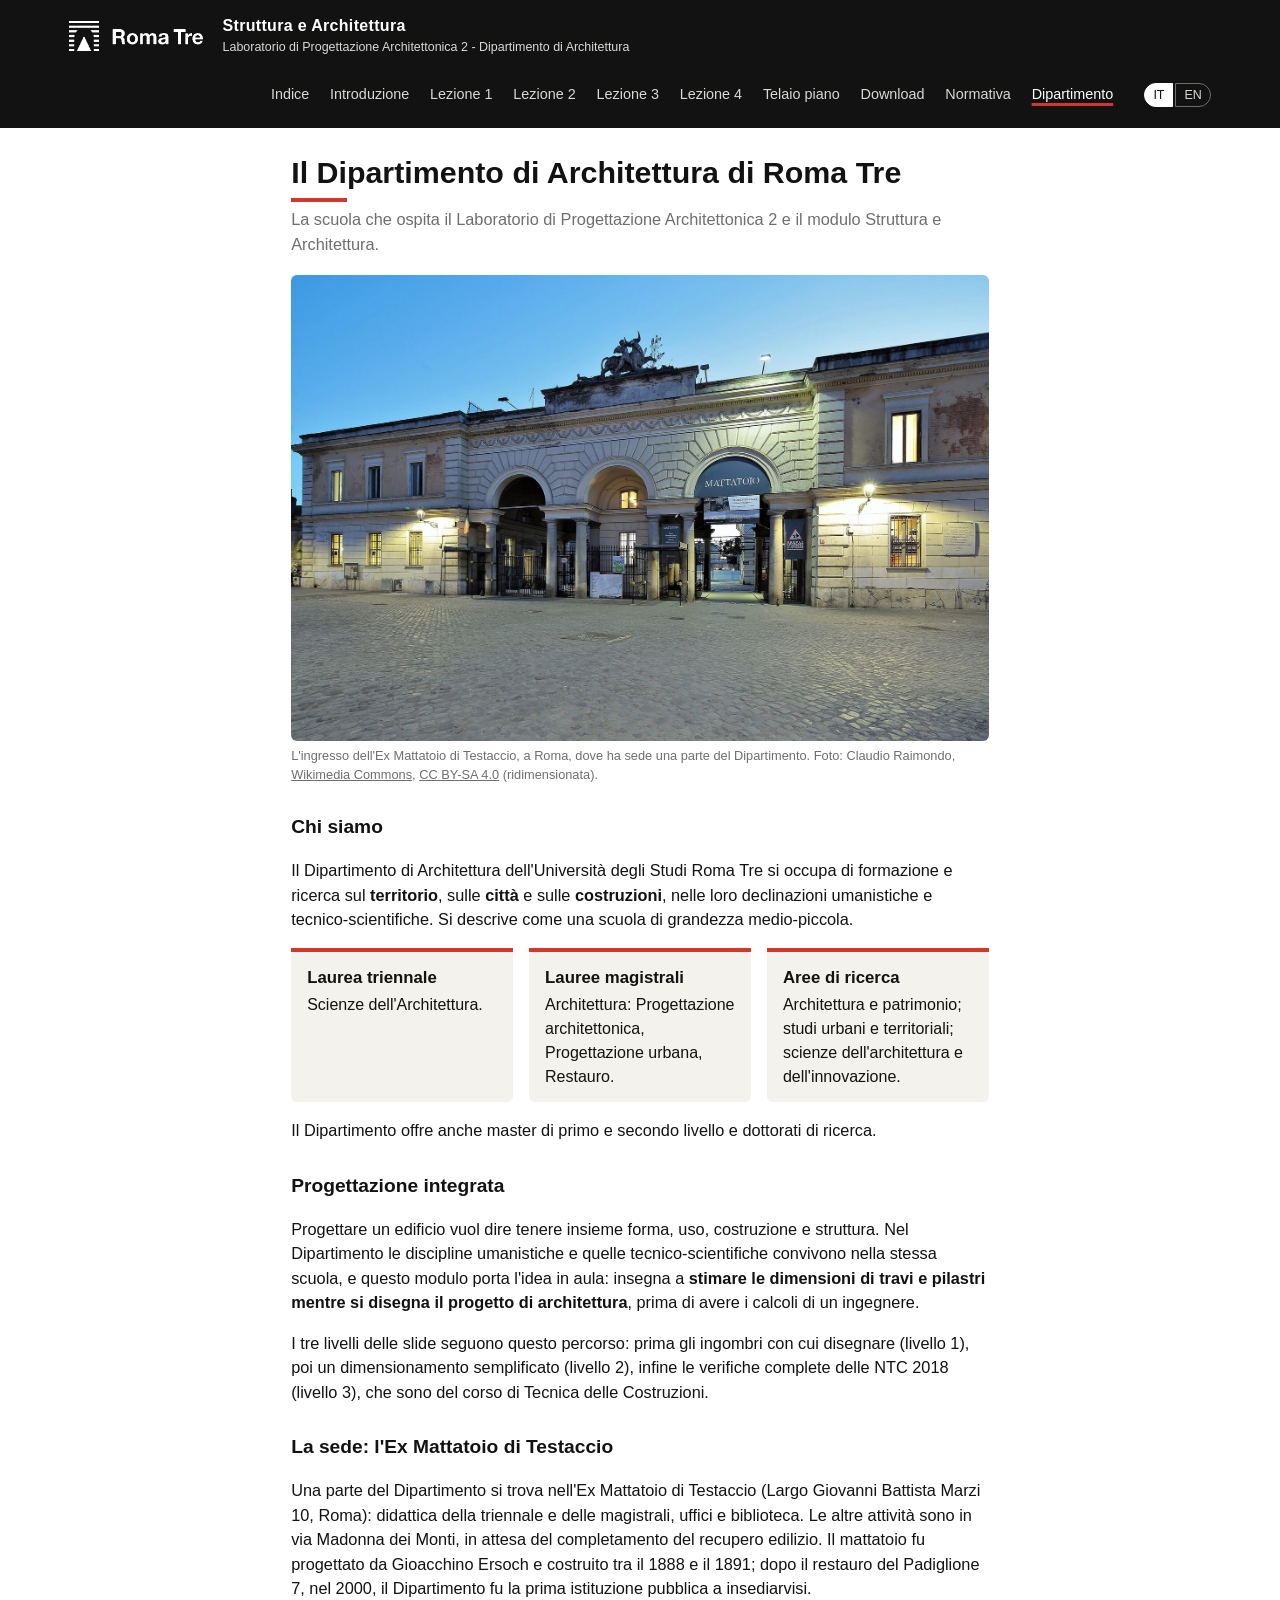
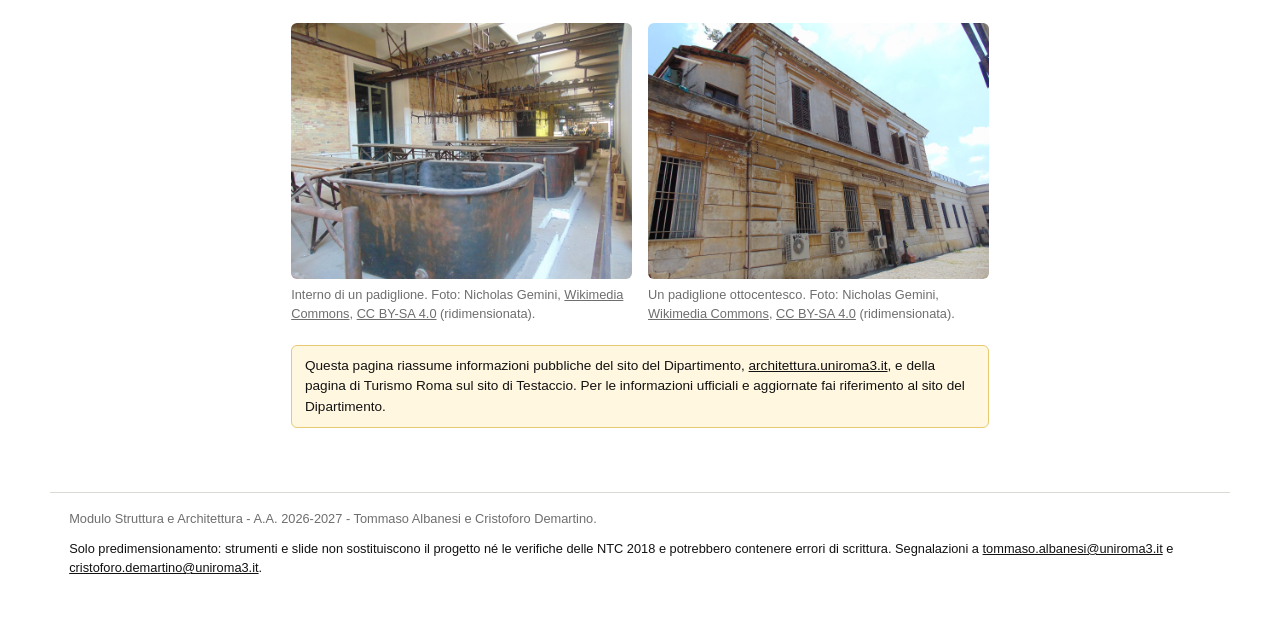
==== commit 3b89c384: "Contatore delle visite in fondo alle pagine (mapmyvisitors) - Script mapmyvisitors.com dentro <div c" ====
--- a/dipartimento.html
+++ b/dipartimento.html
@@ -4,9 +4,12 @@
 <meta charset="utf-8">
 <meta name="viewport" content="width=device-width, initial-scale=1, viewport-fit=cover">
 <meta name="theme-color" content="#121212">
+<link rel="icon" href="assets/img/favicon.ico?v=20261124" sizes="48x48">
+<link rel="icon" href="assets/img/favicon.svg?v=20261124" type="image/svg+xml">
+<link rel="apple-touch-icon" href="assets/img/apple-touch-icon.png?v=20261124">
 <title data-en="Department of Architecture | Structure and Architecture">Dipartimento di Architettura | Struttura e Architettura</title>
 <meta name="description" content="Il Dipartimento di Architettura di Roma Tre, sede del Laboratorio di Progettazione Architettonica 2: chi siamo, corsi, sede.">
-<link rel="stylesheet" href="assets/css/style.css?v=20261121">
+<link rel="stylesheet" href="assets/css/style.css?v=20261125">
 <style>
  .intro{max-width:46rem}
  .intro p,.intro li{font-size:1.02rem}
@@ -66,8 +69,8 @@
 
 <div class="avviso" data-en="This page summarises public information from the website of the Department, <a href='https://architettura.uniroma3.it/' rel='noopener'>architettura.uniroma3.it</a>, and from the Turismo Roma page on the Testaccio site. For official and up-to-date information refer to the Department's website.">Questa pagina riassume informazioni pubbliche del sito del Dipartimento, <a href="https://architettura.uniroma3.it/" rel="noopener">architettura.uniroma3.it</a>, e della pagina di Turismo Roma sul sito di Testaccio. Per le informazioni ufficiali e aggiornate fai riferimento al sito del Dipartimento.</div>
 </main>
-<footer class="sito">Modulo Struttura e Architettura - A.A. 2026-2027 - Tommaso Albanesi e Cristoforo Demartino.<p class="disclaimer" data-en="Preliminary sizing only: the tools and the slides do not replace the design or the checks of the NTC 2018, and may contain typing errors. Please report them to <a href='mailto:tommaso.albanesi@uniroma3.it'>tommaso.albanesi@uniroma3.it</a> and <a href='mailto:cristoforo.demartino@uniroma3.it'>cristoforo.demartino@uniroma3.it</a>.">Solo predimensionamento: strumenti e slide non sostituiscono il progetto né le verifiche delle NTC 2018 e potrebbero contenere errori di scrittura. Segnalazioni a <a href="mailto:tommaso.albanesi@uniroma3.it">tommaso.albanesi@uniroma3.it</a> e <a href="mailto:cristoforo.demartino@uniroma3.it">cristoforo.demartino@uniroma3.it</a>.</p></footer>
-<script src="assets/js/i18n-en.js?v=20261121"></script>
-<script src="assets/js/i18n.js?v=20261121"></script>
+<footer class="sito">Modulo Struttura e Architettura - A.A. 2026-2027 - Tommaso Albanesi e Cristoforo Demartino.<p class="disclaimer" data-en="Preliminary sizing only: the tools and the slides do not replace the design or the checks of the NTC 2018, and may contain typing errors. Please report them to <a href='mailto:tommaso.albanesi@uniroma3.it'>tommaso.albanesi@uniroma3.it</a> and <a href='mailto:cristoforo.demartino@uniroma3.it'>cristoforo.demartino@uniroma3.it</a>.">Solo predimensionamento: strumenti e slide non sostituiscono il progetto né le verifiche delle NTC 2018 e potrebbero contenere errori di scrittura. Segnalazioni a <a href="mailto:tommaso.albanesi@uniroma3.it">tommaso.albanesi@uniroma3.it</a> e <a href="mailto:cristoforo.demartino@uniroma3.it">cristoforo.demartino@uniroma3.it</a>.</p><div class="contatore"><script type="text/javascript" id="mapmyvisitors" src="//mapmyvisitors.com/map.js?d=8mlh35VvBfbMH0bKw_div-BWzXwgvV7yv6bGNSa0mT0&cl=ffffff&w=a"></script></div></footer>
+<script src="assets/js/i18n-en.js?v=20261125"></script>
+<script src="assets/js/i18n.js?v=20261125"></script>
 </body>
 </html>
--- a/assets/css/style.css
+++ b/assets/css/style.css
@@ -129,3 +129,7 @@
   th,td{padding:.3rem .4rem}
 }
 .esempio-lezione td:nth-child(2),.esempio-lezione td:nth-child(3){white-space:nowrap}
+/* spunta «Anche il dimensionamento (livello 2)» di telaio.html (22/11/2026): con la spunta tolta restano solo le parti del livello 1 */
+.liv1 .solo-dim{display:none !important}
+/* contatore delle visite (mapmyvisitors.com, 25/11/2026): in fondo a ogni pagina, largo come una scheda e non come tutta la pagina */
+.contatore{max-width:320px;margin:1rem 0 0}
